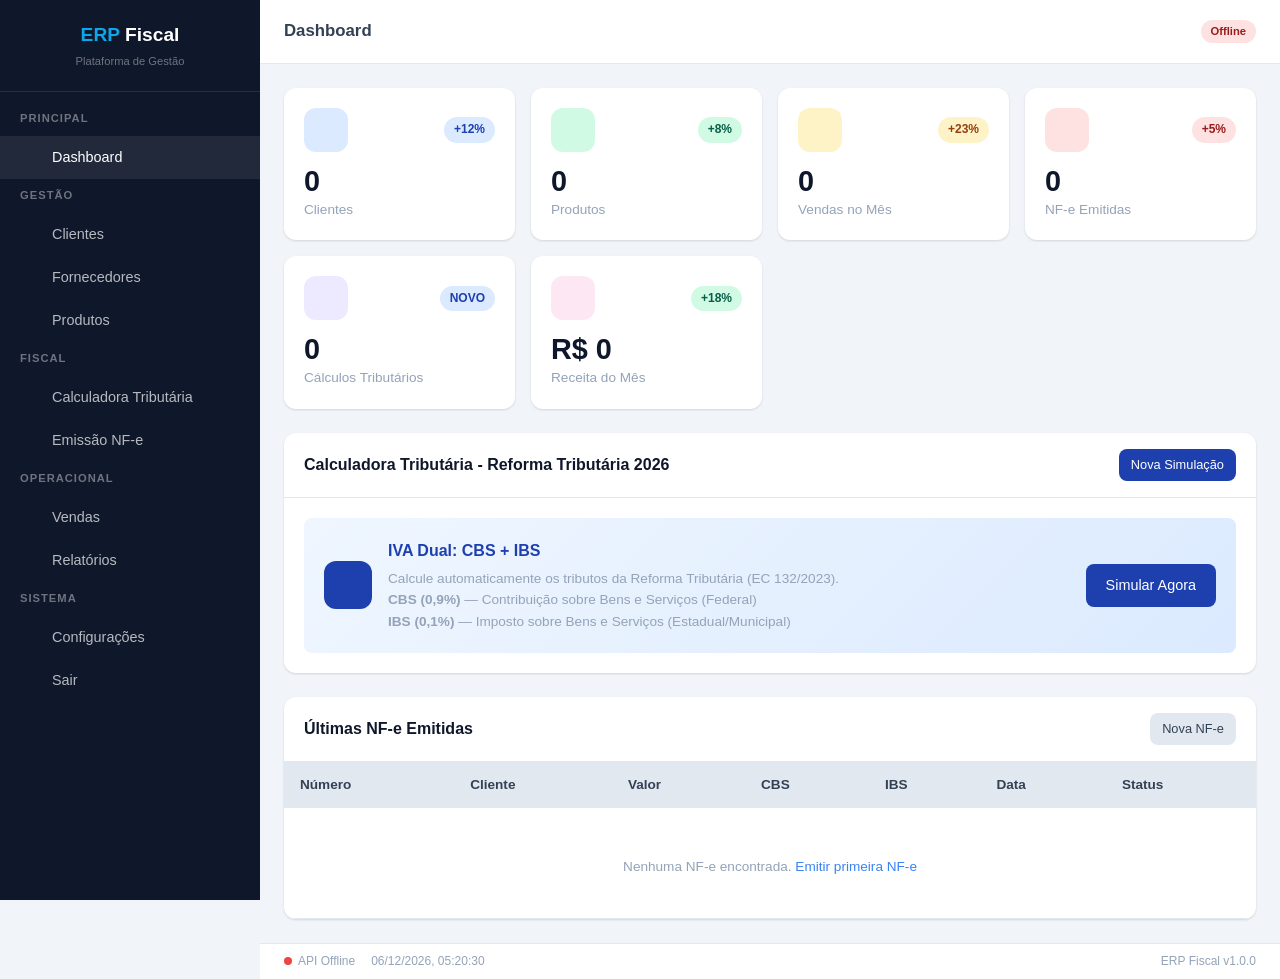
==== index.html @ c92f11ec "v0.0.1" ====
<!DOCTYPE html>
<html lang="pt-br">
<head>
  <meta charset="utf-8">
  <meta name="viewport" content="width=device-width, initial-scale=1.0">
  <title>Dashboard - ERP Fiscal</title>
  <link rel="stylesheet" href="static/css/default.css">
  <link rel="stylesheet" href="static/css/icons/bootstrap-icons.min.css">
  <link rel="icon" type="image/x-icon" href="static/css/favicon/favicon.ico">
  <script src="static/js/api.js"></script>
  <script src="static/js/main.js"></script>
</head>
<body>
  <script>var ROOT='.';</script>
  <script src="components/header.js"></script>

  <div class="stats-grid">
    <div class="stat-card">
      <div class="stat-card-header">
        <div class="stat-card-icon" style="background:#dbeafe;color:#1e40af;"><i class="bi bi-people"></i></div>
        <span class="badge badge-info">+12%</span>
      </div>
      <div class="stat-card-number" id="statClientes">0</div>
      <div class="stat-card-label">Clientes</div>
    </div>
    <div class="stat-card">
      <div class="stat-card-header">
        <div class="stat-card-icon" style="background:#d1fae5;color:#065f46;"><i class="bi bi-box"></i></div>
        <span class="badge badge-success">+8%</span>
      </div>
      <div class="stat-card-number" id="statProdutos">0</div>
      <div class="stat-card-label">Produtos</div>
    </div>
    <div class="stat-card">
      <div class="stat-card-header">
        <div class="stat-card-icon" style="background:#fef3c7;color:#92400e;"><i class="bi bi-cart"></i></div>
        <span class="badge badge-warning">+23%</span>
      </div>
      <div class="stat-card-number" id="statVendas">0</div>
      <div class="stat-card-label">Vendas no Mês</div>
    </div>
    <div class="stat-card">
      <div class="stat-card-header">
        <div class="stat-card-icon" style="background:#fee2e2;color:#991b1b;"><i class="bi bi-receipt"></i></div>
        <span class="badge badge-danger">+5%</span>
      </div>
      <div class="stat-card-number" id="statNFe">0</div>
      <div class="stat-card-label">NF-e Emitidas</div>
    </div>
    <div class="stat-card">
      <div class="stat-card-header">
        <div class="stat-card-icon" style="background:#ede9fe;color:#5b21b6;"><i class="bi bi-calculator"></i></div>
        <span class="badge badge-info">NOVO</span>
      </div>
      <div class="stat-card-number" id="statTributos">0</div>
      <div class="stat-card-label">Cálculos Tributários</div>
    </div>
    <div class="stat-card">
      <div class="stat-card-header">
        <div class="stat-card-icon" style="background:#fce7f3;color:#9d174d;"><i class="bi bi-currency-dollar"></i></div>
        <span class="badge badge-success">+18%</span>
      </div>
      <div class="stat-card-number" id="statReceita">R$ 0</div>
      <div class="stat-card-label">Receita do Mês</div>
    </div>
  </div>

  <div class="card mb-6">
    <div class="card-header">
      <h3 class="card-title"><i class="bi bi-lightning"></i> Calculadora Tributária - Reforma Tributária 2026</h3>
      <a href="pages/calculadora-tributos.html" class="btn btn-primary btn-sm">Nova Simulação</a>
    </div>
    <div class="card-body">
      <div style="background:linear-gradient(135deg,#eff6ff,#dbeafe);border-radius:8px;padding:20px;">
        <div style="display:flex;align-items:center;gap:16px;flex-wrap:wrap;">
          <div style="width:48px;height:48px;background:var(--brand-primary);border-radius:12px;display:flex;align-items:center;justify-content:center;color:white;font-size:1.5rem;">
            <i class="bi bi-calculator"></i>
          </div>
          <div style="flex:1;min-width:200px;">
            <h4 style="font-size:1rem;color:var(--brand-primary);margin-bottom:4px;">IVA Dual: CBS + IBS</h4>
            <p style="font-size:0.85rem;color:var(--text-muted);margin:0;">
              Calcule automaticamente os tributos da Reforma Tributária (EC 132/2023).<br>
              <strong>CBS (0,9%)</strong> — Contribuição sobre Bens e Serviços (Federal)<br>
              <strong>IBS (0,1%)</strong> — Imposto sobre Bens e Serviços (Estadual/Municipal)
            </p>
          </div>
          <a href="pages/calculadora-tributos.html" class="btn btn-primary">Simular Agora</a>
        </div>
      </div>
    </div>
  </div>

  <div class="card">
    <div class="card-header">
      <h3 class="card-title"><i class="bi bi-clock-history"></i> Últimas NF-e Emitidas</h3>
      <a href="pages/emissao-nfe.html" class="btn btn-secondary btn-sm">Nova NF-e</a>
    </div>
    <div class="card-body" style="padding:0;">
      <div class="table-container" style="box-shadow:none;border-radius:0;">
        <table>
          <thead>
            <tr>
              <th>Número</th>
              <th>Cliente</th>
              <th>Valor</th>
              <th>CBS</th>
              <th>IBS</th>
              <th>Data</th>
              <th>Status</th>
            </tr>
          </thead>
          <tbody id="recentNFeTable">
            <tr>
              <td colspan="7" class="text-center text-muted" style="padding:40px;">
                <i class="bi bi-inbox" style="font-size:1.5rem;display:block;margin-bottom:8px;"></i>
                Nenhuma NF-e encontrada. <a href="pages/emissao-nfe.html">Emitir primeira NF-e</a>
              </td>
            </tr>
          </tbody>
        </table>
      </div>
    </div>
  </div>

  <script>
  document.getElementById('pageTitle').textContent = 'Dashboard';

  // Load stats
  var API_BASE = 'https://api.projetosdinamicos.com.br/erp';

  function countTable(endpoint, elId) {
    var url = API_BASE + '/' + endpoint;
    var token = localStorage.getItem('erp_token');
    var headers = {};
    if (token) headers['Authorization'] = 'Bearer ' + token;

    fetch(url, { headers: headers })
      .then(function(r) { return r.ok ? r.json() : []; })
      .then(function(data) {
        if (data && Array.isArray(data)) {
          var el = document.getElementById(elId);
          if (el) el.textContent = data.length;
        }
      })
      .catch(function() {});
  }

  countTable('clientes', 'statClientes');
  countTable('produtos', 'statProdutos');
  countTable('vendas', 'statVendas');
  countTable('nfe', 'statNFe');
  countTable('calculos_tributos', 'statTributos');

  // Receita
  var user = API.getUser();
  if (user) {
    var ud = document.getElementById('userDisplay');
    if (ud) ud.textContent = user.nome || user.email;
  }
  </script>

  <script src="components/footer.js"></script>
</body>
</html>
---- static/css/default.css ----
:root {
  --brand-primary: #1e40af;
  --brand-secondary: #3b82f6;
  --brand-accent: #0ea5e9;
  --brand-success: #10b981;
  --brand-warning: #f59e0b;
  --brand-danger: #ef4444;
  --brand-dark: #0f172a;
  --bg-color: #f1f5f9;
  --bg-alt: #e2e8f0;
  --container-bg: #ffffff;
  --text-color: #334155;
  --text-muted: #94a3b8;
  --heading-color: #0f172a;
  --border-color: #e2e8f0;
  --container-shadow: 0 1px 3px rgba(0,0,0,0.08), 0 1px 2px rgba(0,0,0,0.06);
  --sidebar-width: 260px;
  --header-height: 64px;
}

* { margin: 0; padding: 0; box-sizing: border-box; }

body {
  font-family: -apple-system, BlinkMacSystemFont, 'Segoe UI', Roboto, sans-serif;
  background: var(--bg-color);
  color: var(--text-color);
  line-height: 1.6;
  min-height: 100vh;
}

a { color: var(--brand-secondary); text-decoration: none; }
a:hover { text-decoration: underline; }

/* ==================== LAYOUT ==================== */
.app-layout {
  display: flex;
  min-height: 100vh;
}

.sidebar {
  width: var(--sidebar-width);
  background: var(--brand-dark);
  color: white;
  position: fixed;
  top: 0;
  left: 0;
  bottom: 0;
  overflow-y: auto;
  z-index: 100;
  transition: transform 0.3s ease;
}

.sidebar-logo {
  padding: 20px;
  text-align: center;
  border-bottom: 1px solid rgba(255,255,255,0.1);
}

.sidebar-logo h2 {
  font-size: 1.2rem;
  font-weight: 700;
  color: white;
}

.sidebar-logo span {
  color: var(--brand-accent);
}

.sidebar-nav { padding: 10px 0; }

.sidebar-nav .nav-section {
  padding: 8px 20px;
  font-size: 0.7rem;
  text-transform: uppercase;
  letter-spacing: 1px;
  color: rgba(255,255,255,0.4);
  font-weight: 600;
}

.sidebar-nav a {
  display: flex;
  align-items: center;
  gap: 12px;
  padding: 10px 20px;
  color: rgba(255,255,255,0.7);
  font-size: 0.9rem;
  transition: all 0.2s;
  text-decoration: none;
}

.sidebar-nav a:hover, .sidebar-nav a.active {
  background: rgba(255,255,255,0.08);
  color: white;
  text-decoration: none;
}

.sidebar-nav a i { width: 20px; font-size: 1.1rem; }

.main-area {
  margin-left: var(--sidebar-width);
  flex: 1;
  display: flex;
  flex-direction: column;
}

.topbar {
  height: var(--header-height);
  background: var(--container-bg);
  border-bottom: 1px solid var(--border-color);
  display: flex;
  align-items: center;
  justify-content: space-between;
  padding: 0 24px;
  position: sticky;
  top: 0;
  z-index: 50;
}

.topbar-left {
  display: flex;
  align-items: center;
  gap: 16px;
}

.topbar-right {
  display: flex;
  align-items: center;
  gap: 16px;
}

.menu-toggle {
  display: none;
  background: none;
  border: none;
  font-size: 1.5rem;
  cursor: pointer;
  color: var(--text-color);
  padding: 4px;
}

.page-content {
  padding: 24px;
  flex: 1;
}

/* ==================== LOGIN ==================== */
.login-page {
  display: flex;
  justify-content: center;
  align-items: center;
  min-height: 100vh;
  background: linear-gradient(135deg, var(--brand-dark) 0%, var(--brand-primary) 100%);
}

.login-card {
  background: var(--container-bg);
  border-radius: 16px;
  padding: 40px;
  width: 100%;
  max-width: 420px;
  box-shadow: 0 20px 60px rgba(0,0,0,0.3);
}

.login-card h1 {
  text-align: center;
  font-size: 1.5rem;
  color: var(--heading-color);
  margin-bottom: 4px;
}

.login-card p {
  text-align: center;
  color: var(--text-muted);
  font-size: 0.9rem;
  margin-bottom: 24px;
}

/* ==================== COMPONENTS ==================== */
.card {
  background: var(--container-bg);
  border-radius: 12px;
  box-shadow: var(--container-shadow);
  overflow: hidden;
}

.card-header {
  padding: 16px 20px;
  border-bottom: 1px solid var(--border-color);
  display: flex;
  align-items: center;
  justify-content: space-between;
}

.card-body { padding: 20px; }

.card-title {
  font-size: 1rem;
  font-weight: 600;
  color: var(--heading-color);
}

.form-group { margin-bottom: 16px; }

.form-group label {
  display: block;
  font-size: 0.85rem;
  font-weight: 500;
  color: var(--text-color);
  margin-bottom: 6px;
}

.form-control {
  width: 100%;
  padding: 10px 14px;
  border: 1px solid var(--border-color);
  border-radius: 8px;
  font-size: 0.9rem;
  color: var(--text-color);
  background: var(--container-bg);
  transition: border-color 0.2s;
}

.form-control:focus {
  outline: none;
  border-color: var(--brand-secondary);
  box-shadow: 0 0 0 3px rgba(59,130,246,0.15);
}

select.form-control { cursor: pointer; }

textarea.form-control { resize: vertical; min-height: 80px; }

.form-row {
  display: grid;
  grid-template-columns: 1fr 1fr;
  gap: 16px;
}

.form-row-3 { grid-template-columns: 1fr 1fr 1fr; }

.form-row-4 { grid-template-columns: 1fr 1fr 1fr 1fr; }

/* ==================== BUTTONS ==================== */
.btn {
  display: inline-flex;
  align-items: center;
  gap: 8px;
  padding: 10px 20px;
  border: none;
  border-radius: 8px;
  font-size: 0.9rem;
  font-weight: 500;
  cursor: pointer;
  transition: all 0.2s;
  text-decoration: none;
}

.btn:hover { text-decoration: none; }

.btn-primary {
  background: var(--brand-primary);
  color: white;
}

.btn-primary:hover { background: #1e3a8a; }

.btn-secondary {
  background: var(--bg-alt);
  color: var(--text-color);
}

.btn-secondary:hover { background: #cbd5e1; }

.btn-success {
  background: var(--brand-success);
  color: white;
}

.btn-success:hover { background: #059669; }

.btn-danger {
  background: var(--brand-danger);
  color: white;
}

.btn-danger:hover { background: #dc2626; }

.btn-warning {
  background: var(--brand-warning);
  color: white;
}

.btn-warning:hover { background: #d97706; }

.btn-sm { padding: 6px 12px; font-size: 0.8rem; }

.btn-lg { padding: 14px 28px; font-size: 1rem; }

.btn-block { width: 100%; justify-content: center; }

/* ==================== TABLES ==================== */
.table-container {
  overflow-x: auto;
  border-radius: 12px;
  box-shadow: var(--container-shadow);
}

table {
  width: 100%;
  border-collapse: collapse;
  font-size: 0.85rem;
}

thead {
  background: var(--bg-alt);
}

th {
  text-align: left;
  padding: 12px 16px;
  font-weight: 600;
  color: var(--text-color);
  white-space: nowrap;
}

td {
  padding: 10px 16px;
  border-bottom: 1px solid var(--border-color);
}

tbody tr:hover { background: var(--bg-alt); }

/* ==================== BADGES ==================== */
.badge {
  display: inline-block;
  padding: 3px 10px;
  border-radius: 20px;
  font-size: 0.75rem;
  font-weight: 600;
}

.badge-success { background: #d1fae5; color: #065f46; }
.badge-warning { background: #fef3c7; color: #92400e; }
.badge-danger { background: #fee2e2; color: #991b1b; }
.badge-info { background: #dbeafe; color: #1e40af; }

/* ==================== STATS / KPI ==================== */
.stats-grid {
  display: grid;
  grid-template-columns: repeat(auto-fit, minmax(220px, 1fr));
  gap: 16px;
  margin-bottom: 24px;
}

.stat-card {
  background: var(--container-bg);
  border-radius: 12px;
  padding: 20px;
  box-shadow: var(--container-shadow);
  display: flex;
  flex-direction: column;
}

.stat-card-header {
  display: flex;
  align-items: center;
  justify-content: space-between;
  margin-bottom: 12px;
}

.stat-card-icon {
  width: 44px;
  height: 44px;
  border-radius: 12px;
  display: flex;
  align-items: center;
  justify-content: center;
  font-size: 1.3rem;
}

.stat-card-number {
  font-size: 1.8rem;
  font-weight: 700;
  color: var(--heading-color);
  line-height: 1.2;
}

.stat-card-label {
  font-size: 0.85rem;
  color: var(--text-muted);
}

.stat-card-change {
  font-size: 0.8rem;
  margin-top: 8px;
}

.stat-card-change.positive { color: var(--brand-success); }
.stat-card-change.negative { color: var(--brand-danger); }

/* ==================== CALCULATOR RESULT ==================== */
.calc-result {
  background: linear-gradient(135deg, #eff6ff 0%, #dbeafe 100%);
  border: 2px solid var(--brand-secondary);
  border-radius: 12px;
  padding: 24px;
  margin-top: 20px;
}

.calc-result h3 {
  color: var(--brand-primary);
  font-size: 1.1rem;
  margin-bottom: 16px;
}

.calc-result .result-item {
  display: flex;
  justify-content: space-between;
  padding: 8px 0;
  border-bottom: 1px solid rgba(59,130,246,0.2);
}

.calc-result .result-item:last-child { border-bottom: none; }

.calc-result .result-label { font-weight: 500; }

.calc-result .result-value { font-weight: 600; color: var(--brand-primary); }

.calc-result .legal-text {
  margin-top: 16px;
  padding: 12px;
  background: rgba(255,255,255,0.7);
  border-radius: 8px;
  font-size: 0.8rem;
  font-style: italic;
  color: var(--text-muted);
  border-left: 3px solid var(--brand-accent);
}

/* ==================== MODAL ==================== */
.modal-overlay {
  display: none;
  position: fixed;
  top: 0; left: 0; right: 0; bottom: 0;
  background: rgba(0,0,0,0.5);
  z-index: 1000;
  justify-content: center;
  align-items: center;
}

.modal-overlay.active { display: flex; }

.modal {
  background: var(--container-bg);
  border-radius: 16px;
  width: 100%;
  max-width: 600px;
  max-height: 85vh;
  overflow-y: auto;
  box-shadow: 0 20px 60px rgba(0,0,0,0.3);
}

.modal-header {
  padding: 20px 24px;
  border-bottom: 1px solid var(--border-color);
  display: flex;
  justify-content: space-between;
  align-items: center;
}

.modal-header h3 { font-size: 1.1rem; }

.modal-close {
  background: none;
  border: none;
  font-size: 1.5rem;
  cursor: pointer;
  color: var(--text-muted);
  padding: 4px;
}

.modal-body { padding: 24px; }

.modal-footer {
  padding: 16px 24px;
  border-top: 1px solid var(--border-color);
  display: flex;
  justify-content: flex-end;
  gap: 8px;
}

/* ==================== ALERTS ==================== */
.alert {
  padding: 12px 16px;
  border-radius: 8px;
  font-size: 0.9rem;
  margin-bottom: 16px;
}

.alert-success { background: #d1fae5; color: #065f46; border: 1px solid #a7f3d0; }
.alert-danger { background: #fee2e2; color: #991b1b; border: 1px solid #fecaca; }
.alert-warning { background: #fef3c7; color: #92400e; border: 1px solid #fde68a; }
.alert-info { background: #dbeafe; color: #1e40af; border: 1px solid #bfdbfe; }

/* ==================== LOADING ==================== */
.loading {
  display: flex;
  justify-content: center;
  align-items: center;
  padding: 40px;
}

.spinner {
  width: 32px;
  height: 32px;
  border: 3px solid var(--border-color);
  border-top-color: var(--brand-secondary);
  border-radius: 50%;
  animation: spin 0.8s linear infinite;
}

@keyframes spin { to { transform: rotate(360deg); } }

/* ==================== STATUS BAR ==================== */
.status-bar {
  display: flex;
  gap: 16px;
  padding: 8px 24px;
  background: var(--container-bg);
  border-top: 1px solid var(--border-color);
  font-size: 0.75rem;
  color: var(--text-muted);
}

.status-bar span { display: flex; align-items: center; gap: 6px; }

.status-dot {
  width: 8px; height: 8px;
  border-radius: 50%;
  display: inline-block;
}

.status-dot.online { background: var(--brand-success); }
.status-dot.offline { background: var(--brand-danger); }

/* ==================== UTILITIES ==================== */
.text-center { text-align: center; }
.text-right { text-align: right; }
.text-muted { color: var(--text-muted); }
.mt-2 { margin-top: 8px; }
.mt-4 { margin-top: 16px; }
.mt-6 { margin-top: 24px; }
.mb-2 { margin-bottom: 8px; }
.mb-4 { margin-bottom: 16px; }
.mb-6 { margin-bottom: 24px; }
.d-flex { display: flex; }
.align-items-center { align-items: center; }
.justify-content-between { justify-content: space-between; }
.gap-2 { gap: 8px; }
.gap-4 { gap: 16px; }
.flex-wrap { flex-wrap: wrap; }
.flex-1 { flex: 1; }
.w-100 { width: 100%; }

/* ==================== RESPONSIVE ==================== */
@media (max-width: 1024px) {
  .form-row-4 { grid-template-columns: 1fr 1fr; }
}

@media (max-width: 768px) {
  .sidebar {
    transform: translateX(-100%);
  }

  .sidebar.open {
    transform: translateX(0);
  }

  .sidebar-overlay {
    display: none;
    position: fixed;
    top: 0; left: 0; right: 0; bottom: 0;
    background: rgba(0,0,0,0.4);
    z-index: 99;
  }

  .sidebar-overlay.active { display: block; }

  .menu-toggle { display: block; }

  .main-area { margin-left: 0; }

  .page-content { padding: 16px; }

  .stats-grid { grid-template-columns: 1fr 1fr; }

  .form-row, .form-row-3, .form-row-4 {
    grid-template-columns: 1fr;
  }
}

@media (max-width: 480px) {
  .stats-grid { grid-template-columns: 1fr; }

  .topbar { padding: 0 12px; }
}
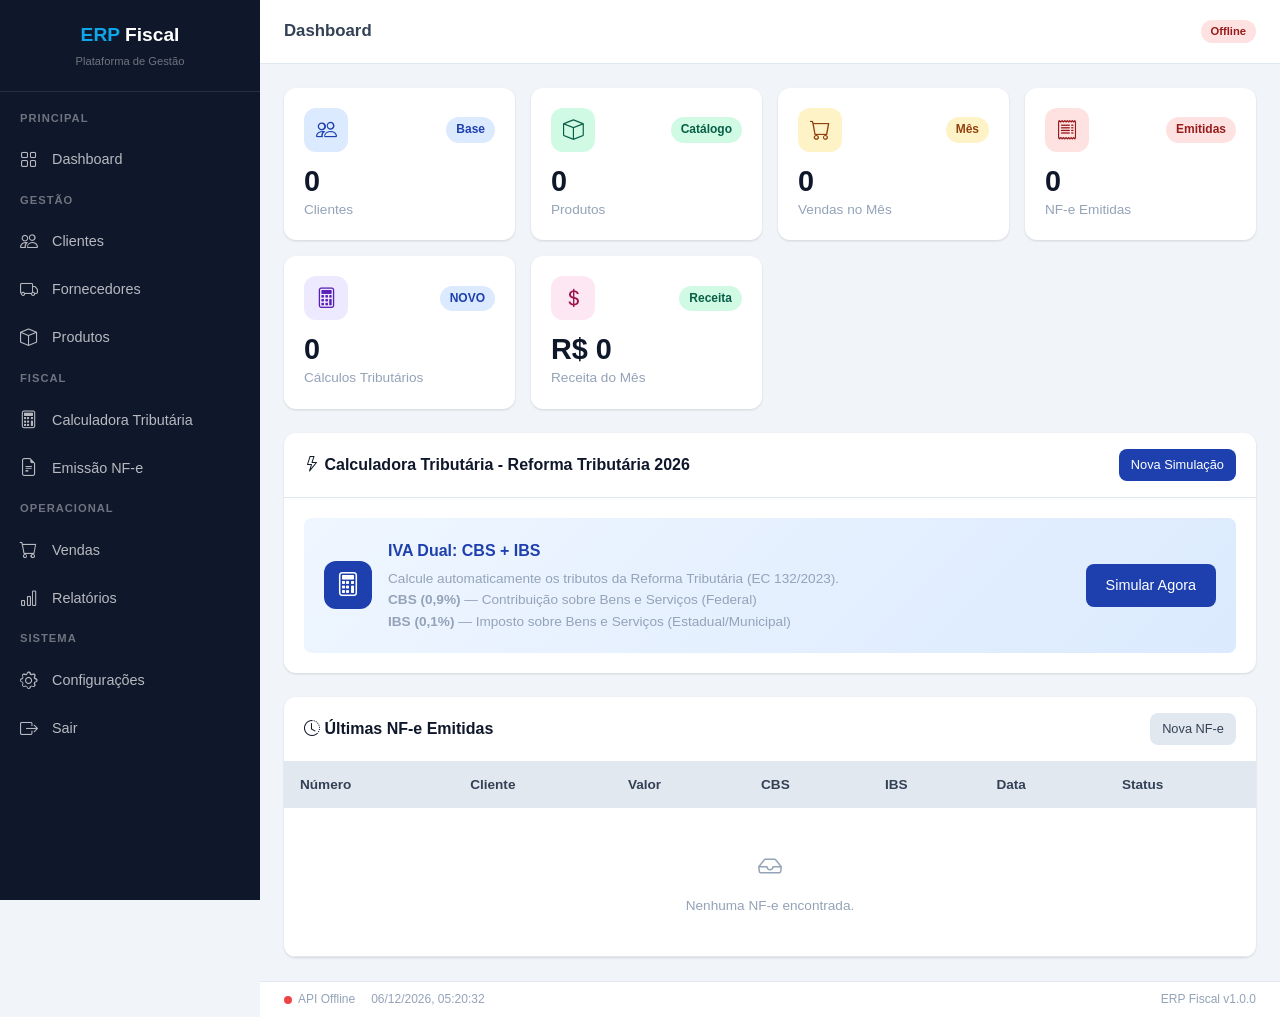
==== commit 571fd5e1: "v0.0.2" ====
--- a/index.html
+++ b/index.html
@@ -5,7 +5,7 @@
   <meta name="viewport" content="width=device-width, initial-scale=1.0">
   <title>Dashboard - ERP Fiscal</title>
   <link rel="stylesheet" href="static/css/default.css">
-  <link rel="stylesheet" href="static/css/icons/bootstrap-icons.min.css">
+  <link rel="stylesheet" href="https://cdn.jsdelivr.net/npm/bootstrap-icons@1.11.3/font/bootstrap-icons.min.css">
   <link rel="icon" type="image/x-icon" href="static/css/favicon/favicon.ico">
   <script src="static/js/api.js"></script>
   <script src="static/js/main.js"></script>
@@ -18,7 +18,7 @@
     <div class="stat-card">
       <div class="stat-card-header">
         <div class="stat-card-icon" style="background:#dbeafe;color:#1e40af;"><i class="bi bi-people"></i></div>
-        <span class="badge badge-info">+12%</span>
+        <span class="badge badge-info">Base</span>
       </div>
       <div class="stat-card-number" id="statClientes">0</div>
       <div class="stat-card-label">Clientes</div>
@@ -26,7 +26,7 @@
     <div class="stat-card">
       <div class="stat-card-header">
         <div class="stat-card-icon" style="background:#d1fae5;color:#065f46;"><i class="bi bi-box"></i></div>
-        <span class="badge badge-success">+8%</span>
+        <span class="badge badge-success">Catálogo</span>
       </div>
       <div class="stat-card-number" id="statProdutos">0</div>
       <div class="stat-card-label">Produtos</div>
@@ -34,7 +34,7 @@
     <div class="stat-card">
       <div class="stat-card-header">
         <div class="stat-card-icon" style="background:#fef3c7;color:#92400e;"><i class="bi bi-cart"></i></div>
-        <span class="badge badge-warning">+23%</span>
+        <span class="badge badge-warning">Mês</span>
       </div>
       <div class="stat-card-number" id="statVendas">0</div>
       <div class="stat-card-label">Vendas no Mês</div>
@@ -42,7 +42,7 @@
     <div class="stat-card">
       <div class="stat-card-header">
         <div class="stat-card-icon" style="background:#fee2e2;color:#991b1b;"><i class="bi bi-receipt"></i></div>
-        <span class="badge badge-danger">+5%</span>
+        <span class="badge badge-danger">Emitidas</span>
       </div>
       <div class="stat-card-number" id="statNFe">0</div>
       <div class="stat-card-label">NF-e Emitidas</div>
@@ -58,7 +58,7 @@
     <div class="stat-card">
       <div class="stat-card-header">
         <div class="stat-card-icon" style="background:#fce7f3;color:#9d174d;"><i class="bi bi-currency-dollar"></i></div>
-        <span class="badge badge-success">+18%</span>
+        <span class="badge badge-success">Receita</span>
       </div>
       <div class="stat-card-number" id="statReceita">R$ 0</div>
       <div class="stat-card-label">Receita do Mês</div>
@@ -113,7 +113,7 @@
             <tr>
               <td colspan="7" class="text-center text-muted" style="padding:40px;">
                 <i class="bi bi-inbox" style="font-size:1.5rem;display:block;margin-bottom:8px;"></i>
-                Nenhuma NF-e encontrada. <a href="pages/emissao-nfe.html">Emitir primeira NF-e</a>
+                Nenhuma NF-e encontrada.
               </td>
             </tr>
           </tbody>
@@ -125,38 +125,58 @@
   <script>
   document.getElementById('pageTitle').textContent = 'Dashboard';
 
-  // Load stats
-  var API_BASE = 'https://api.projetosdinamicos.com.br/erp';
-
-  function countTable(endpoint, elId) {
-    var url = API_BASE + '/' + endpoint;
-    var token = localStorage.getItem('erp_token');
-    var headers = {};
-    if (token) headers['Authorization'] = 'Bearer ' + token;
-
-    fetch(url, { headers: headers })
-      .then(function(r) { return r.ok ? r.json() : []; })
-      .then(function(data) {
-        if (data && Array.isArray(data)) {
-          var el = document.getElementById(elId);
-          if (el) el.textContent = data.length;
-        }
-      })
-      .catch(function() {});
+  function carregarStats() {
+    API.get('clientes').then(function(d) {
+      document.getElementById('statClientes').textContent = Array.isArray(d) ? d.length : 0;
+    }).catch(function(){});
+    API.get('produtos').then(function(d) {
+      document.getElementById('statProdutos').textContent = Array.isArray(d) ? d.length : 0;
+    }).catch(function(){});
+    API.get('vendas').then(function(d) {
+      var v = Array.isArray(d) ? d : [];
+      document.getElementById('statVendas').textContent = v.length;
+      var receita = v.reduce(function(s, x) { return s + (parseFloat(x.valor)||0); }, 0);
+      document.getElementById('statReceita').textContent = 'R$ ' + receita.toFixed(2).replace('.', ',');
+    }).catch(function(){});
+    API.get('nfe').then(function(d) {
+      document.getElementById('statNFe').textContent = Array.isArray(d) ? d.length : 0;
+    }).catch(function(){});
+    API.get('calculos_tributos').then(function(d) {
+      document.getElementById('statTributos').textContent = Array.isArray(d) ? d.length : 0;
+    }).catch(function(){});
   }
 
-  countTable('clientes', 'statClientes');
-  countTable('produtos', 'statProdutos');
-  countTable('vendas', 'statVendas');
-  countTable('nfe', 'statNFe');
-  countTable('calculos_tributos', 'statTributos');
+  function carregarUltimasNFe() {
+    API.get('nfe').then(function(d) {
+      var nfes = Array.isArray(d) ? d : [];
+      var tbody = document.getElementById('recentNFeTable');
+      if (nfes.length === 0) {
+        tbody.innerHTML = '<tr><td colspan="7" class="text-center text-muted" style="padding:40px;"><i class="bi bi-inbox" style="font-size:1.5rem;display:block;margin-bottom:8px;"></i>Nenhuma NF-e encontrada. <a href="pages/emissao-nfe.html">Emitir primeira NF-e</a></td></tr>';
+        return;
+      }
+      nfes.sort(function(a,b) { return new Date(b.created_at) - new Date(a.created_at); });
+      tbody.innerHTML = nfes.slice(0, 5).map(function(n) {
+        return '<tr>' +
+          '<td><strong>' + (n.numero || '-') + '</strong></td>' +
+          '<td>' + (n.cliente_nome || '-') + '</td>' +
+          '<td>' + formatCurrency(n.valor_total || 0) + '</td>' +
+          '<td>' + formatCurrency(n.cbs_valor || 0) + '</td>' +
+          '<td>' + formatCurrency(n.ibs_valor || 0) + '</td>' +
+          '<td>' + formatDate(n.created_at) + '</td>' +
+          '<td><span class="badge ' + ((n.status||'Pendente')==='Autorizada'?'badge-success':(n.status||'Pendente')==='Cancelada'?'badge-danger':'badge-warning') + '">' + (n.status||'Pendente') + '</span></td>' +
+        '</tr>';
+      }).join('');
+    }).catch(function(){});
+  }
 
-  // Receita
   var user = API.getUser();
   if (user) {
     var ud = document.getElementById('userDisplay');
     if (ud) ud.textContent = user.nome || user.email;
   }
+
+  carregarStats();
+  carregarUltimasNFe();
   </script>
 
   <script src="components/footer.js"></script>
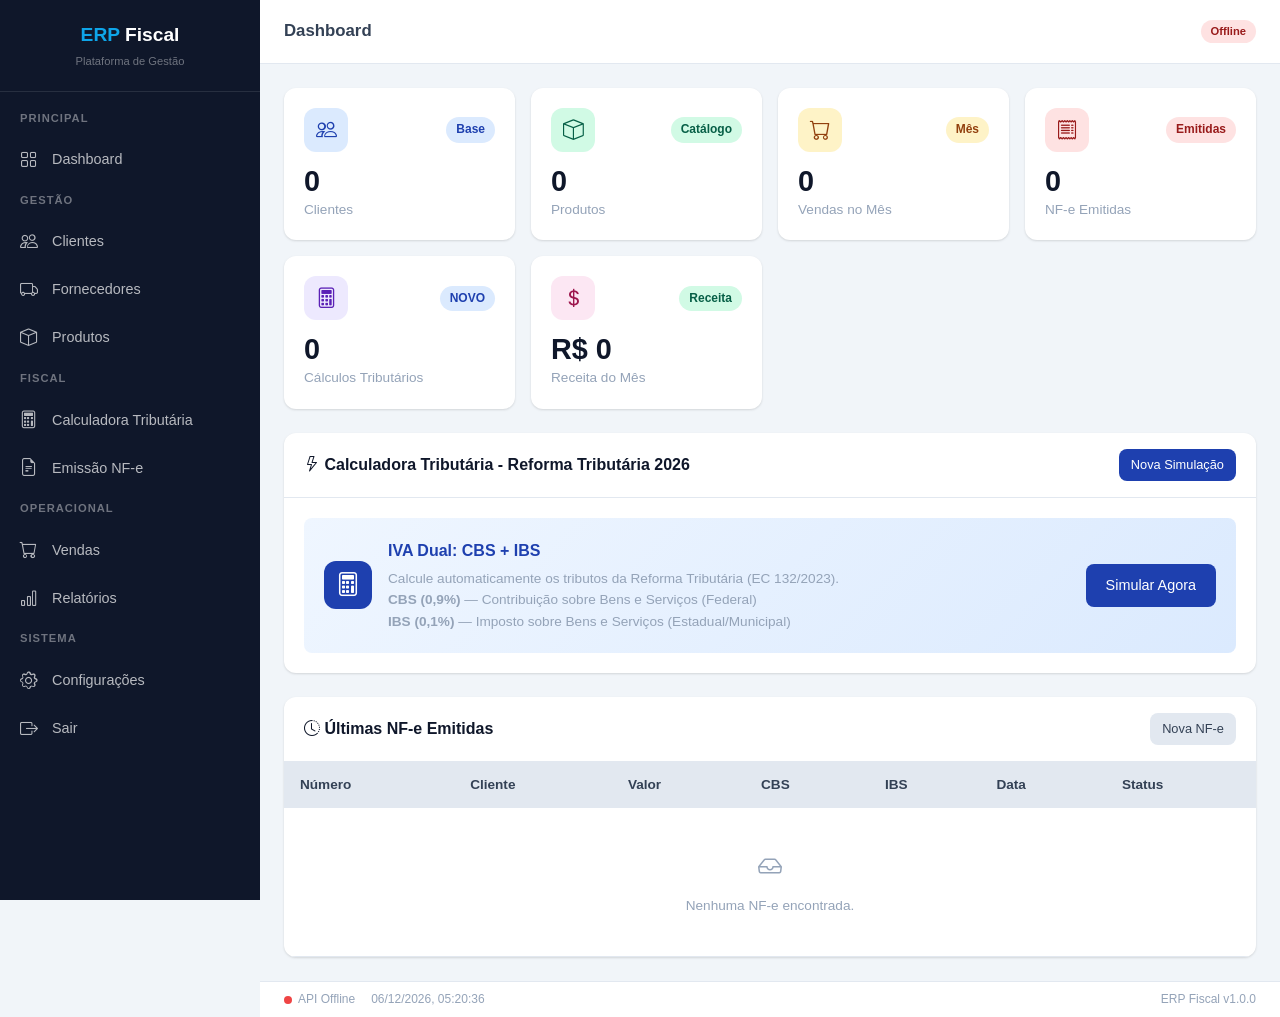
==== commit 29368ba5: "v0.0.2.3" ====
--- a/index.html
+++ b/index.html
@@ -6,6 +6,7 @@
   <title>Dashboard - ERP Fiscal</title>
   <link rel="stylesheet" href="static/css/default.css">
   <link rel="stylesheet" href="https://cdn.jsdelivr.net/npm/bootstrap-icons@1.11.3/font/bootstrap-icons.min.css">
+  <link rel="icon" type="image/svg+xml" href="static/css/favicon/favicon.svg">
   <link rel="icon" type="image/x-icon" href="static/css/favicon/favicon.ico">
   <script src="static/js/api.js"></script>
   <script src="static/js/main.js"></script>
